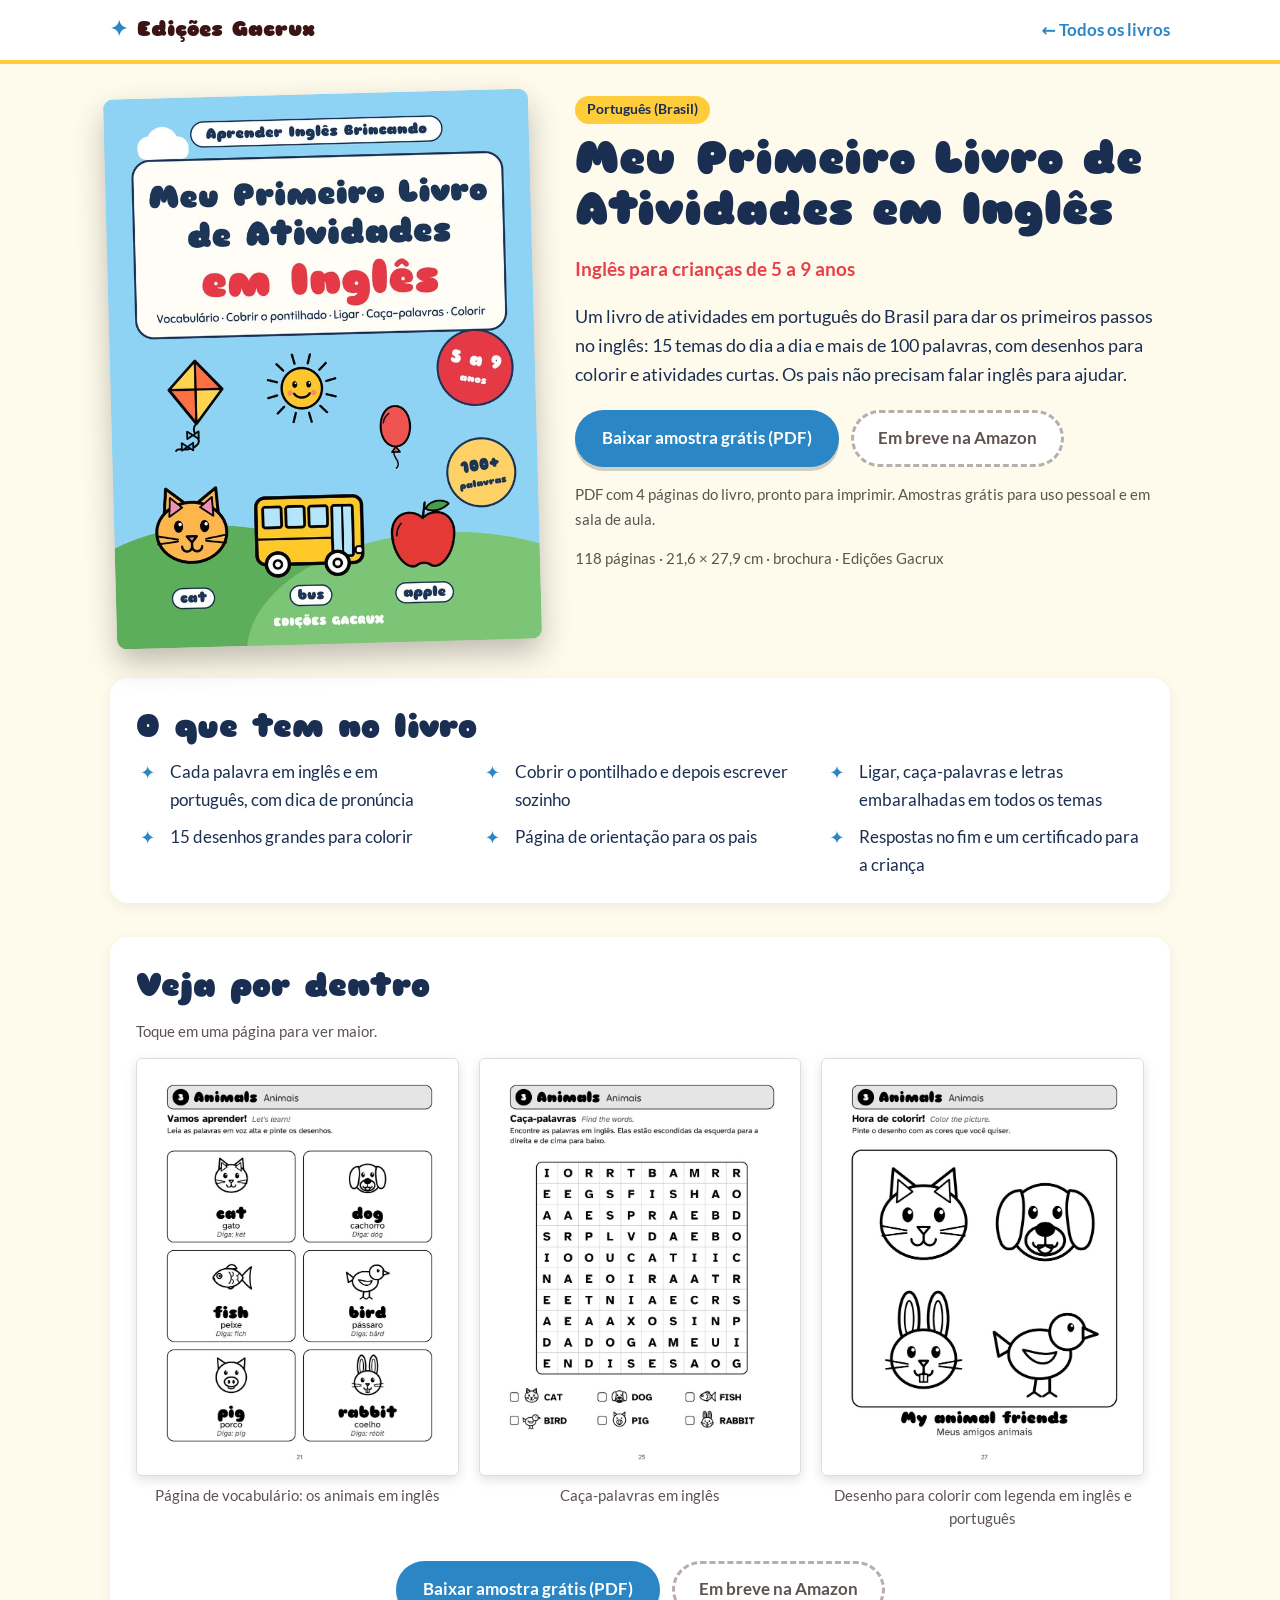
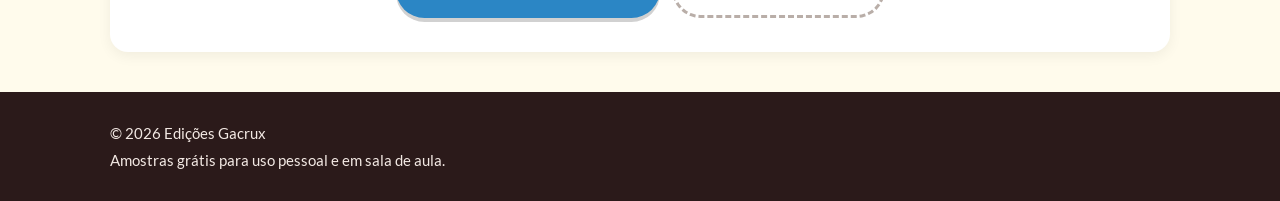
==== ingles-para-criancas/index.html @ 50b87a14 "Edições Gacrux: free book samples site (8 books, plain HTML/CSS, Amazon links in links.js)" ====
<!doctype html>
<html lang="pt-BR">
<head>
<meta charset="utf-8">
<meta name="viewport" content="width=device-width, initial-scale=1">
<title>Meu Primeiro Livro de Atividades em Inglês: Inglês para crianças de 5 a 9 anos · Edições Gacrux</title>
<meta name="description" content="Um livro de atividades em português do Brasil para dar os primeiros passos no inglês: 15 temas do dia a dia e mais de 100 palavras, com desenhos para colorir e atividades curtas. Os pais não precisam falar inglês para ajudar.">
<link rel="canonical" href="https://gacrux-hq.github.io/livros/ingles-para-criancas/">
<meta name="referrer" content="strict-origin-when-cross-origin">
<meta name="theme-color" content="#b01e2a">
<meta property="og:type" content="website">
<meta property="og:site_name" content="Edições Gacrux">
<meta property="og:locale" content="pt_BR">
<meta property="og:title" content="Meu Primeiro Livro de Atividades em Inglês: Inglês para crianças de 5 a 9 anos · Edições Gacrux">
<meta property="og:description" content="Um livro de atividades em português do Brasil para dar os primeiros passos no inglês: 15 temas do dia a dia e mais de 100 palavras, com desenhos para colorir e atividades curtas. Os pais não precisam falar inglês para ajudar.">
<meta property="og:url" content="https://gacrux-hq.github.io/livros/ingles-para-criancas/">
<meta property="og:image" content="https://gacrux-hq.github.io/livros/ingles-para-criancas/partilhar.jpg">
<meta property="og:image:width" content="1000">
<meta property="og:image:height" content="1500">
<meta property="og:image:alt" content="Meu Primeiro Livro de Atividades em Inglês">
<meta name="twitter:card" content="summary_large_image">
<meta name="twitter:title" content="Meu Primeiro Livro de Atividades em Inglês: Inglês para crianças de 5 a 9 anos · Edições Gacrux">
<meta name="twitter:description" content="Um livro de atividades em português do Brasil para dar os primeiros passos no inglês: 15 temas do dia a dia e mais de 100 palavras, com desenhos para colorir e atividades curtas. Os pais não precisam falar inglês para ajudar.">
<meta name="twitter:image" content="https://gacrux-hq.github.io/livros/ingles-para-criancas/partilhar.jpg">
<link rel="icon" href="../assets/favicon.svg" type="image/svg+xml">
<link rel="stylesheet" href="../assets/style.css">
<script type="application/ld+json">{"@context": "https://schema.org", "@type": "Book", "name": "Meu Primeiro Livro de Atividades em Inglês", "alternativeHeadline": "Inglês para crianças de 5 a 9 anos", "inLanguage": "pt-BR", "bookFormat": "https://schema.org/Paperback", "numberOfPages": 118, "image": "https://gacrux-hq.github.io/livros/ingles-para-criancas/capa.jpg", "url": "https://gacrux-hq.github.io/livros/ingles-para-criancas/", "description": "Um livro de atividades em português do Brasil para dar os primeiros passos no inglês: 15 temas do dia a dia e mais de 100 palavras, com desenhos para colorir e atividades curtas. Os pais não precisam falar inglês para ajudar.", "author": {"@type": "Organization", "name": "Edições Gacrux"}, "publisher": {"@type": "Organization", "name": "Edições Gacrux"}}</script>
</head>
<body class="t-eng">
<header class="top"><div class="wrap top-in"><a class="brand" href="../"><span class="star" aria-hidden="true">✦</span> Edições Gacrux</a><a class="back" href="../">← Todos os livros</a></div></header>
<main class="wrap book">
  <section class="hero">
    <div class="cover"><img src="capa.jpg" width="700" height="906" alt="Meu Primeiro Livro de Atividades em Inglês"></div>
    <div class="info">
      <p class="chip">Português (Brasil)</p>
      <h1>Meu Primeiro Livro de Atividades em Inglês</h1>
      <p class="tag">Inglês para crianças de 5 a 9 anos</p>
      <p class="desc">Um livro de atividades em português do Brasil para dar os primeiros passos no inglês: 15 temas do dia a dia e mais de 100 palavras, com desenhos para colorir e atividades curtas. Os pais não precisam falar inglês para ajudar.</p>
      <div class="actions">
        <a class="btn btn-dl" href="amostra-gratis.pdf" type="application/pdf">Baixar amostra grátis (PDF)</a>
        <a class="btn btn-amz is-soon" data-amazon="02-ingles-ptbr" data-label="Ver na Amazon" aria-disabled="true">Em breve na Amazon</a>
      </div>
      <p class="small">PDF com 4 páginas do livro, pronto para imprimir. Amostras grátis para uso pessoal e em sala de aula.</p>
      <p class="small fmt">118 páginas · 21,6 × 27,9 cm · brochura · Edições Gacrux</p>
    </div>
  </section>
  <section class="what"><h2>O que tem no livro</h2><ul class="ticks"><li>Cada palavra em inglês e em português, com dica de pronúncia</li><li>Cobrir o pontilhado e depois escrever sozinho</li><li>Ligar, caça-palavras e letras embaralhadas em todos os temas</li><li>15 desenhos grandes para colorir</li><li>Página de orientação para os pais</li><li>Respostas no fim e um certificado para a criança</li></ul></section>
  <section class="inside"><h2>Veja por dentro</h2><p class="small">Toque em uma página para ver maior.</p><div class="pages"><figure><a href="pagina-1.jpg"><img src="pagina-1.jpg" width="900" height="1165" loading="lazy" alt="Página de vocabulário: os animais em inglês"></a><figcaption>Página de vocabulário: os animais em inglês</figcaption></figure><figure><a href="pagina-2.jpg"><img src="pagina-2.jpg" width="900" height="1165" loading="lazy" alt="Caça-palavras em inglês"></a><figcaption>Caça-palavras em inglês</figcaption></figure><figure><a href="pagina-3.jpg"><img src="pagina-3.jpg" width="900" height="1165" loading="lazy" alt="Desenho para colorir com legenda em inglês e português"></a><figcaption>Desenho para colorir com legenda em inglês e português</figcaption></figure></div>
    <div class="actions center"><a class="btn btn-dl" href="amostra-gratis.pdf" type="application/pdf">Baixar amostra grátis (PDF)</a><a class="btn btn-amz is-soon" data-amazon="02-ingles-ptbr" data-label="Ver na Amazon" aria-disabled="true">Em breve na Amazon</a></div>
  </section>
</main>
<footer class="foot"><div class="wrap"><p>© 2026 Edições Gacrux</p><p>Amostras grátis para uso pessoal e em sala de aula.</p></div></footer>
<script src="../links.js"></script><script src="../assets/site.js"></script>
</body>
</html>
---- assets/style.css ----
@font-face{font-family:"Sniglet";src:url(fonts/Sniglet-ExtraBold.woff2) format("woff2");font-weight:800;font-display:swap}
@font-face{font-family:"Lato";src:url(fonts/Lato-Regular.woff2) format("woff2");font-weight:400;font-display:swap}
@font-face{font-family:"Lato";src:url(fonts/Lato-Bold.woff2) format("woff2");font-weight:700;font-display:swap}
:root{--main:#b01e2a;--second:#18623a;--light:#fff7e8;--accent:#f2c14e;--ink:#2b1a1a;--muted:#5d5350;--radius:18px;
  --body:"Lato",system-ui,-apple-system,"Segoe UI",Roboto,sans-serif;--title:"Sniglet","Lato",system-ui,sans-serif}
.t-xmas{--main:#b01e2a;--second:#18623a;--light:#fff7e8;--accent:#f2c14e;--ink:#3c1414}
.t-eng{--main:#2b86c5;--second:#e83f49;--light:#fffbec;--accent:#ffcd3c;--ink:#1a2e52}
.t-sopa{--main:#1c4896;--second:#c4202e;--light:#f8f4ea;--accent:#c4202e;--ink:#162854;--title:"Lato",system-ui,sans-serif}
*{box-sizing:border-box}
html{-webkit-text-size-adjust:100%;scroll-behavior:smooth}
body{margin:0;font-family:var(--body);font-size:1.08rem;line-height:1.6;color:var(--ink);background:var(--light)}
body.t-sopa{font-size:1.2rem}
img{max-width:100%;height:auto;display:block}
a{color:var(--main)}
.wrap{max-width:1100px;margin:0 auto;padding:0 20px}
h1,h2{font-family:var(--title);font-weight:800;line-height:1.15;margin:.2em 0 .4em}
.t-sopa h1,.t-sopa h2{font-weight:700}
h1{font-size:clamp(1.9rem,4.5vw,2.8rem)}
h2{font-size:clamp(1.5rem,3.4vw,2rem)}
.top{background:#fff;border-bottom:4px solid var(--accent);position:sticky;top:0;z-index:5}
.top-in{display:flex;align-items:center;justify-content:space-between;gap:12px;min-height:60px;flex-wrap:wrap}
.brand{font-family:"Sniglet","Lato",sans-serif;font-weight:800;font-size:1.3rem;text-decoration:none;color:#3c1414}
.brand .star{color:var(--main)}
.back{font-weight:700;text-decoration:none}
.chip{display:inline-block;background:var(--accent);color:var(--ink);font-weight:700;font-size:.85rem;padding:3px 12px;border-radius:999px;margin:0}
.t-sopa .chip{background:var(--main);color:#fff}
.small{font-size:.95rem;color:var(--muted)}
/* buttons */
.actions{display:flex;flex-wrap:wrap;gap:12px;margin:22px 0 10px}
.actions.center{justify-content:center;margin-top:30px}
.btn{display:inline-flex;align-items:center;justify-content:center;min-height:52px;padding:12px 24px;border-radius:999px;font-weight:700;font-size:1.05rem;text-decoration:none;text-align:center;border:3px solid transparent;transition:transform .1s}
.btn:hover{transform:translateY(-2px)}
.btn-dl{background:var(--main);color:#fff;box-shadow:0 4px 0 rgba(0,0,0,.18)}
.btn-amz{background:#fff;color:var(--ink);border-color:var(--ink)}
.btn-amz.is-soon{border-style:dashed;color:var(--muted);border-color:#b9aea8;cursor:default;pointer-events:none}
.btn:focus-visible{outline:4px solid var(--accent);outline-offset:3px}
/* home */
.intro{background:#b01e2a;color:#fff;padding:46px 0 40px;background-image:radial-gradient(circle at 12% 30%,rgba(255,255,255,.12) 0 6px,transparent 7px),radial-gradient(circle at 80% 20%,rgba(255,255,255,.12) 0 9px,transparent 10px),radial-gradient(circle at 60% 80%,rgba(255,255,255,.1) 0 5px,transparent 6px);background-size:220px 220px}
.intro h1{font-family:"Sniglet","Lato",sans-serif;max-width:760px}
.intro p{max-width:720px;font-size:1.15rem}
.jump{display:flex;flex-wrap:wrap;gap:10px;margin-top:20px}
.jump a{background:#fff;color:#b01e2a;font-weight:700;text-decoration:none;padding:8px 18px;border-radius:999px}
.sec{padding:40px 0 10px}
.sec h2{color:#3c1414}
.sec-ingles h2{color:#1a2e52}.sec-sopas h2{color:#162854}
.lead{color:var(--muted);margin-top:0}
.grid{display:grid;grid-template-columns:repeat(auto-fill,minmax(220px,1fr));gap:22px}
.card{background:#fff;border-radius:var(--radius);padding:14px 14px 18px;text-decoration:none;color:var(--ink);display:flex;flex-direction:column;gap:8px;box-shadow:0 6px 18px rgba(60,20,20,.1);border-top:8px solid var(--main);transition:transform .12s}
.card:hover{transform:translateY(-4px)}
.card img{border-radius:8px;box-shadow:0 3px 10px rgba(0,0,0,.15)}
.card .chip{align-self:flex-start;margin-top:6px}
.card strong{font-size:1.1rem;line-height:1.3}
.card .tag{color:var(--muted);font-size:.95rem;line-height:1.4}
.card .more{margin-top:auto;color:var(--main);font-weight:700}
/* book page */
.book{padding-top:30px}
.hero{display:grid;grid-template-columns:minmax(0,5fr) minmax(0,7fr);gap:40px;align-items:start}
.cover img{border-radius:10px;box-shadow:0 14px 30px rgba(0,0,0,.25);transform:rotate(-1.5deg);background:#fff}
.tag{font-size:1.2rem;font-weight:700;color:var(--second);margin:0 0 .6em}
.desc{font-size:1.12rem}
.what,.inside{background:#fff;border-radius:var(--radius);padding:24px 26px;margin:34px 0;box-shadow:0 4px 14px rgba(0,0,0,.06)}
.ticks{list-style:none;padding:0;margin:0;display:grid;grid-template-columns:repeat(auto-fill,minmax(280px,1fr));gap:10px 26px}
.ticks li{position:relative;padding-left:34px}
.ticks li::before{content:"✦";position:absolute;left:4px;top:0;color:var(--main);font-size:1.15rem}
.pages{display:grid;grid-template-columns:repeat(3,minmax(0,1fr));gap:20px;margin-top:12px}
.pages figure{margin:0}
.pages img{border:1px solid #ddd;border-radius:6px;box-shadow:0 4px 12px rgba(0,0,0,.12);background:#fff}
.pages figcaption{font-size:.92rem;color:var(--muted);text-align:center;margin-top:8px}
.foot{background:#2b1a1a;color:#f3e9e4;padding:26px 0;margin-top:40px;font-size:.95rem}
.foot p{margin:.2em 0}
@media (max-width:760px){
  .hero{grid-template-columns:1fr;gap:22px}
  .cover{max-width:300px;margin:0 auto}
  .pages{grid-template-columns:1fr 1fr}
  .btn{width:100%}
  .what,.inside{padding:18px}
}
@media (max-width:420px){.pages{grid-template-columns:1fr}}
@media (prefers-reduced-motion:reduce){*{transition:none!important;scroll-behavior:auto!important}}
@media print{.top,.foot,.actions{display:none}}
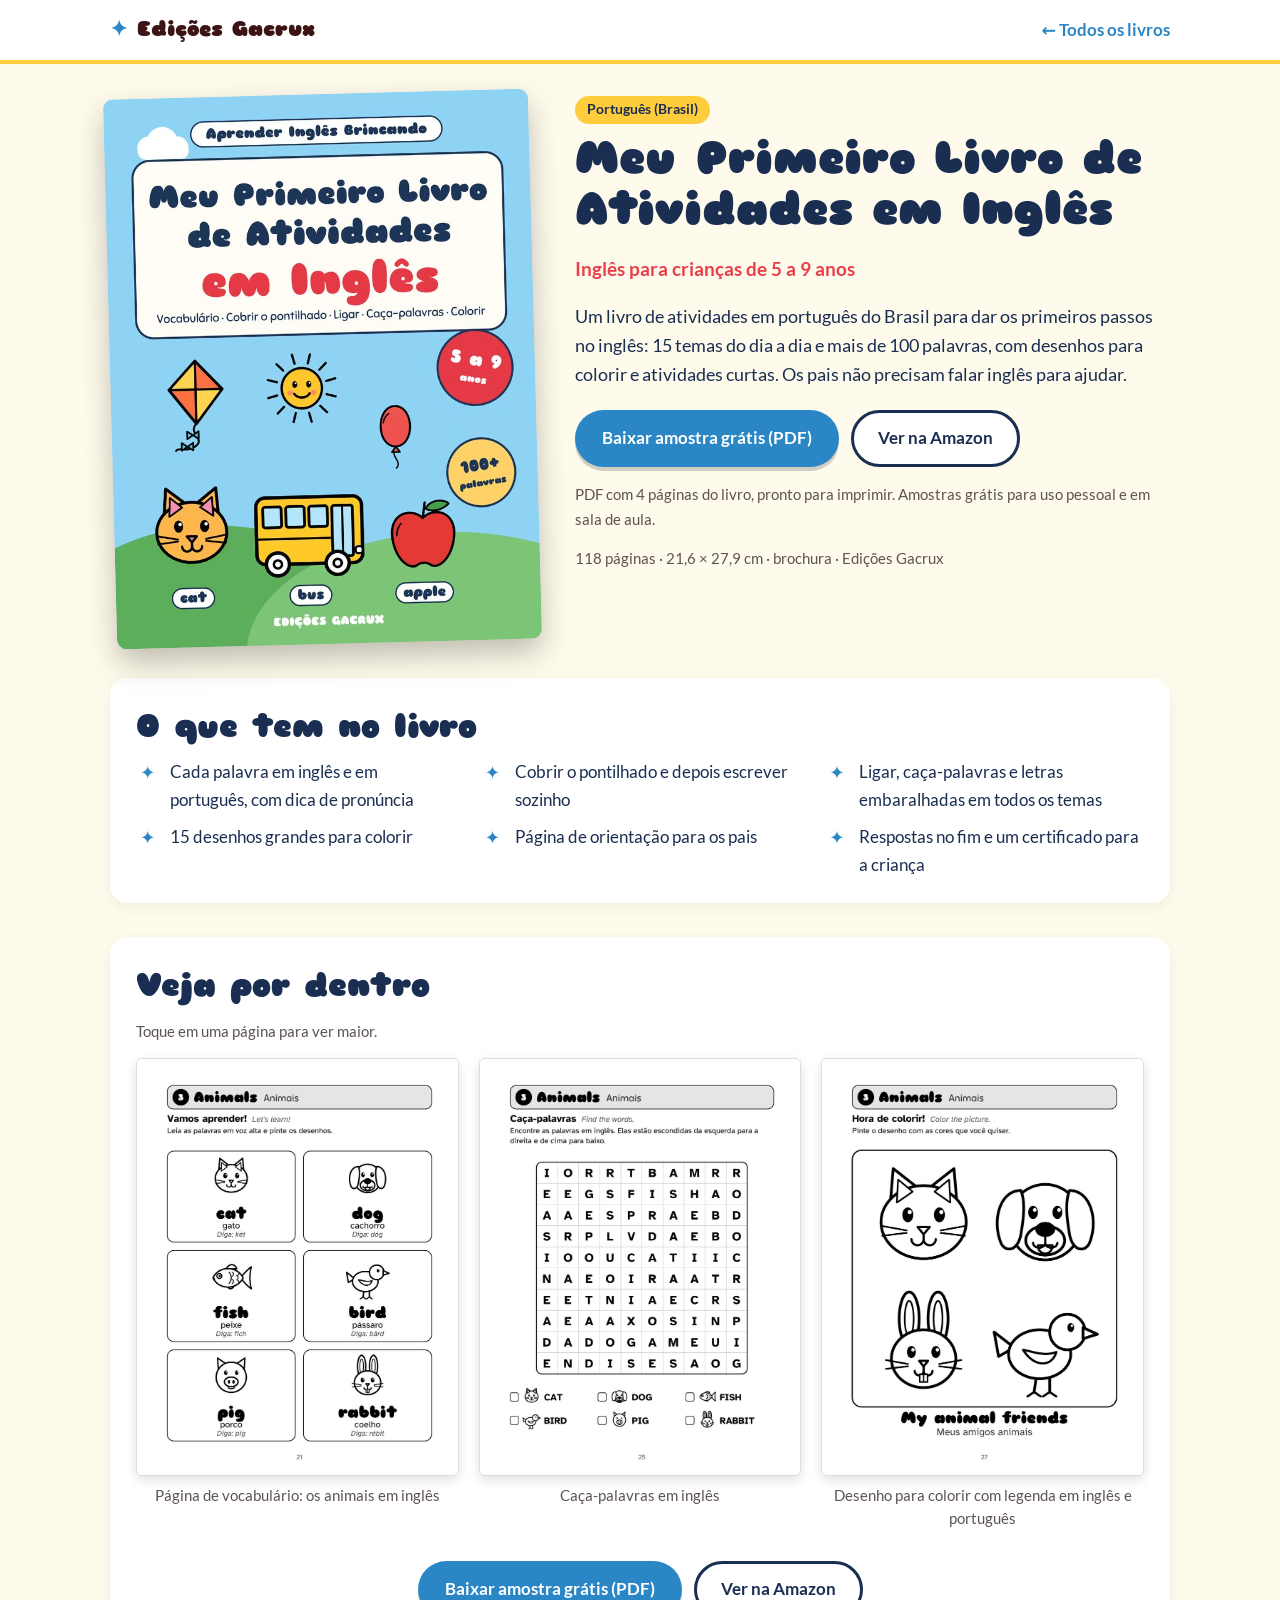
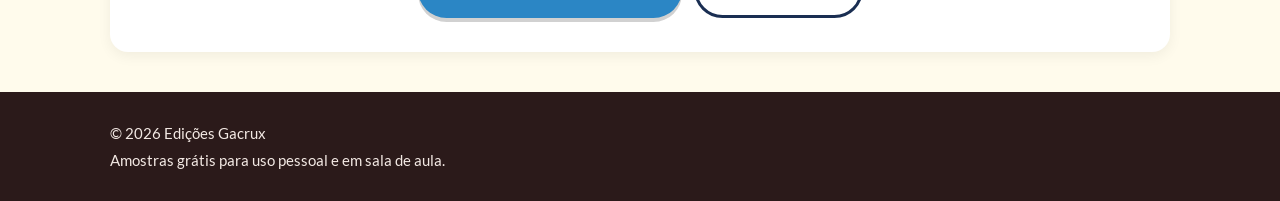
==== commit f57cd597: "Ship real Amazon hrefs in HTML for live books (no-JS safe)" ====
--- a/ingles-para-criancas/index.html
+++ b/ingles-para-criancas/index.html
@@ -38,7 +38,7 @@
       <p class="desc">Um livro de atividades em português do Brasil para dar os primeiros passos no inglês: 15 temas do dia a dia e mais de 100 palavras, com desenhos para colorir e atividades curtas. Os pais não precisam falar inglês para ajudar.</p>
       <div class="actions">
         <a class="btn btn-dl" href="amostra-gratis.pdf" type="application/pdf">Baixar amostra grátis (PDF)</a>
-        <a class="btn btn-amz is-soon" data-amazon="02-ingles-ptbr" data-label="Ver na Amazon" aria-disabled="true">Em breve na Amazon</a>
+        <a class="btn btn-amz" data-amazon="02-ingles-ptbr" data-label="Ver na Amazon" href="https://www.amazon.es/dp/B0HP6PJYR3?tag=edicoesgacrux-21" target="_blank" rel="noopener sponsored">Ver na Amazon</a>
       </div>
       <p class="small">PDF com 4 páginas do livro, pronto para imprimir. Amostras grátis para uso pessoal e em sala de aula.</p>
       <p class="small fmt">118 páginas · 21,6 × 27,9 cm · brochura · Edições Gacrux</p>
@@ -46,7 +46,7 @@
   </section>
   <section class="what"><h2>O que tem no livro</h2><ul class="ticks"><li>Cada palavra em inglês e em português, com dica de pronúncia</li><li>Cobrir o pontilhado e depois escrever sozinho</li><li>Ligar, caça-palavras e letras embaralhadas em todos os temas</li><li>15 desenhos grandes para colorir</li><li>Página de orientação para os pais</li><li>Respostas no fim e um certificado para a criança</li></ul></section>
   <section class="inside"><h2>Veja por dentro</h2><p class="small">Toque em uma página para ver maior.</p><div class="pages"><figure><a href="pagina-1.jpg"><img src="pagina-1.jpg" width="900" height="1165" loading="lazy" alt="Página de vocabulário: os animais em inglês"></a><figcaption>Página de vocabulário: os animais em inglês</figcaption></figure><figure><a href="pagina-2.jpg"><img src="pagina-2.jpg" width="900" height="1165" loading="lazy" alt="Caça-palavras em inglês"></a><figcaption>Caça-palavras em inglês</figcaption></figure><figure><a href="pagina-3.jpg"><img src="pagina-3.jpg" width="900" height="1165" loading="lazy" alt="Desenho para colorir com legenda em inglês e português"></a><figcaption>Desenho para colorir com legenda em inglês e português</figcaption></figure></div>
-    <div class="actions center"><a class="btn btn-dl" href="amostra-gratis.pdf" type="application/pdf">Baixar amostra grátis (PDF)</a><a class="btn btn-amz is-soon" data-amazon="02-ingles-ptbr" data-label="Ver na Amazon" aria-disabled="true">Em breve na Amazon</a></div>
+    <div class="actions center"><a class="btn btn-dl" href="amostra-gratis.pdf" type="application/pdf">Baixar amostra grátis (PDF)</a><a class="btn btn-amz" data-amazon="02-ingles-ptbr" data-label="Ver na Amazon" href="https://www.amazon.es/dp/B0HP6PJYR3?tag=edicoesgacrux-21" target="_blank" rel="noopener sponsored">Ver na Amazon</a></div>
   </section>
 </main>
 <footer class="foot"><div class="wrap"><p>© 2026 Edições Gacrux</p><p>Amostras grátis para uso pessoal e em sala de aula.</p></div></footer>
